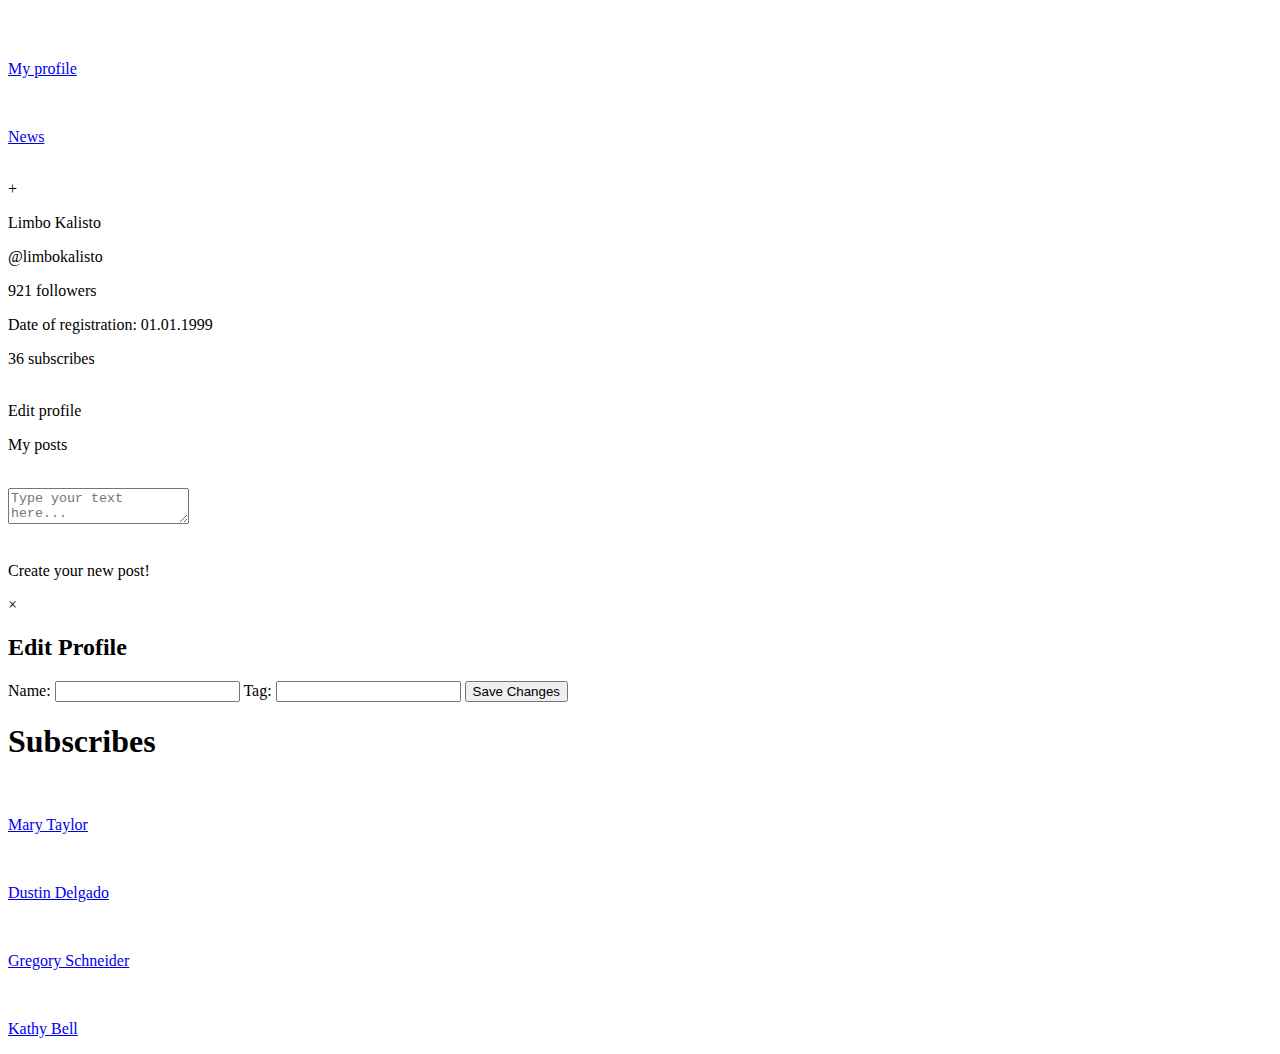
==== index.html @ ca3e916e "Add files via upload" ====
<!DOCTYPE html>
<html lang="en">
  <head>
    <meta charset="UTF-8" />
    <meta name="viewport" content="width=device-width, initial-scale=1.0" />
    <link rel="preconnect" href="https://fonts.googleapis.com" />
    <link rel="preconnect" href="https://fonts.gstatic.com" crossorigin />
    <link
      href="https://fonts.googleapis.com/css2?family=Mandali&display=swap"
      rel="stylesheet"
    />
    <link rel="apple-touch-icon" sizes="180x180" href="/apple-touch-icon.png" />
    <link rel="icon" type="image/png" sizes="32x32" href="/favicon-32x32.png" />
    <link rel="icon" type="image/png" sizes="16x16" href="/favicon-16x16.png" />
    <link rel="manifest" href="/site.webmanifest" />
    <link rel="stylesheet" href="css/styles.css" />
    <title>VoidVox</title>
  </head>
  <body>
    <div class="wrapper">
      <div class="right_part">
        <div class="logo">
          <img src="../img/logo.svg" alt="" />
        </div>
        <div class="profile_button">
          <a href="#" class="myProfile">
            <div class="myProfile">
              <img src="../img/profile.svg" alt="" />
              <p class="profile_text">My profile</p>
            </div>
          </a>
        </div>
        <div class="profile_button">
          <a href="pages/news.html" class="myProfile">
            <div class="myProfile">
              <img src="../img/newspaper.png" alt="" />
              <p class="profile_text">News</p>
            </div>
          </a>
        </div>
      </div>

      <div class="main_part">
        <div class="header">
          <div class="avatar">
            <div class="avatar_icon">
              <img src="img/avatar.png" id="avatar" alt="" />
              <div class="add_avatar" onclick="uploadImage()">
                <span class="plus">+</span>
                <input
                  type="file"
                  id="imageAdd"
                  style="display: none"
                  onchange="updateAvatar()"
                />
              </div>
            </div>
          </div>
        </div>
        <div class="main_info">
          <div class="name">
            <p class="name_text" id="name">Limbo Kalisto</p>
          </div>
          <div class="second_info">
            <div class="first_block">
              <p class="second_info_text" id="tag">
                <span>@limbokalisto</span>
              </p>
              <p class="second_info_text">921 followers</p>
            </div>
            <div class="second_block">
              <p class="second_info_text">Date of registration: 01.01.1999</p>
              <p class="second_info_text">36 subscribes</p>
            </div>
            <a class="edit_profile_link" onclick="openEditProfilePopup(event)">
              <div class="edit_profile">
                <div class="edit_logo">
                  <img src="img/gear.png" alt="" />
                </div>
                <div class="edit_text">Edit profile</div>
              </div>
            </a>
          </div>
        </div>
        <div class="posts_infoblock">
          <p class="posts_infoblock_text">My posts</p>
        </div>
        <div class="create_post">
          <div class="add_icon">
            <img src="img/clip.svg" alt="" onclick="chooseImage()" />
            <input
              type="file"
              id="imageInput"
              accept="image/*"
              style="display: none"
              onchange="handleImageChange()"
            />
          </div>
          <div>
            <textarea
              id="textInput"
              class="text_input"
              placeholder="Type your text here..."
            ></textarea>
          </div>
          <a href="" class="enter_icon" onclick="publishPost(event)">
            <div>
              <img src="img/forward.svg" alt="" />
            </div>
          </a>
        </div>
        <div class="post_container" id="posts"></div>
        <div class="empty_post" id="empty_post">
          <p>Create your new post!</p>
        </div>
      </div>
      <!-- Всплывающее окно для редактирования профиля -->
      <div class="popup" id="editProfilePopup">
        <div class="popup-content">
          <span class="close" onclick="closeEditProfilePopup(event)"
            >&times;</span
          >
          <h2>Edit Profile</h2>
          <label for="editName">Name:</label>
          <input type="text" id="editName" />
          <label for="editTag">Tag:</label>
          <input type="text" id="editTag" />
          <button onclick="saveProfileChanges(event)">Save Changes</button>
        </div>
      </div>

      <div class="left_part">
        <div class="subscribes">
          <h1>Subscribes</h1>
          <a href="pages/MaryTaylor.html" class="subscriber">
            <div class="subscriber">
              <div class="sub_avatar">
                <img src="img/Mary.png" alt="" />
              </div>
              <p>Mary Taylor</p>
            </div>
          </a>
          <a href="pages/DustinDelgado.html" class="subscriber">
            <div class="subscriber">
              <div class="sub_avatar">
                <img src="img/Dustin.png" alt="" />
              </div>
              <p>Dustin Delgado</p>
            </div>
          </a>
          <a href="pages/GregorySchneider.html" class="subscriber">
            <div class="subscriber">
              <div class="sub_avatar">
                <img src="img/Gregory.png" alt="" />
              </div>
              <p>Gregory Schneider</p>
            </div>
          </a>
          <a href="pages/KathyBell.html" class="subscriber">
            <div class="subscriber">
              <div class="sub_avatar">
                <img src="img/Kathy.png" alt="" />
              </div>
              <p>Kathy Bell</p>
            </div>
          </a>
        </div>
      </div>
    </div>
    <script src="js/scripts.js"></script>
  </body>
</html>
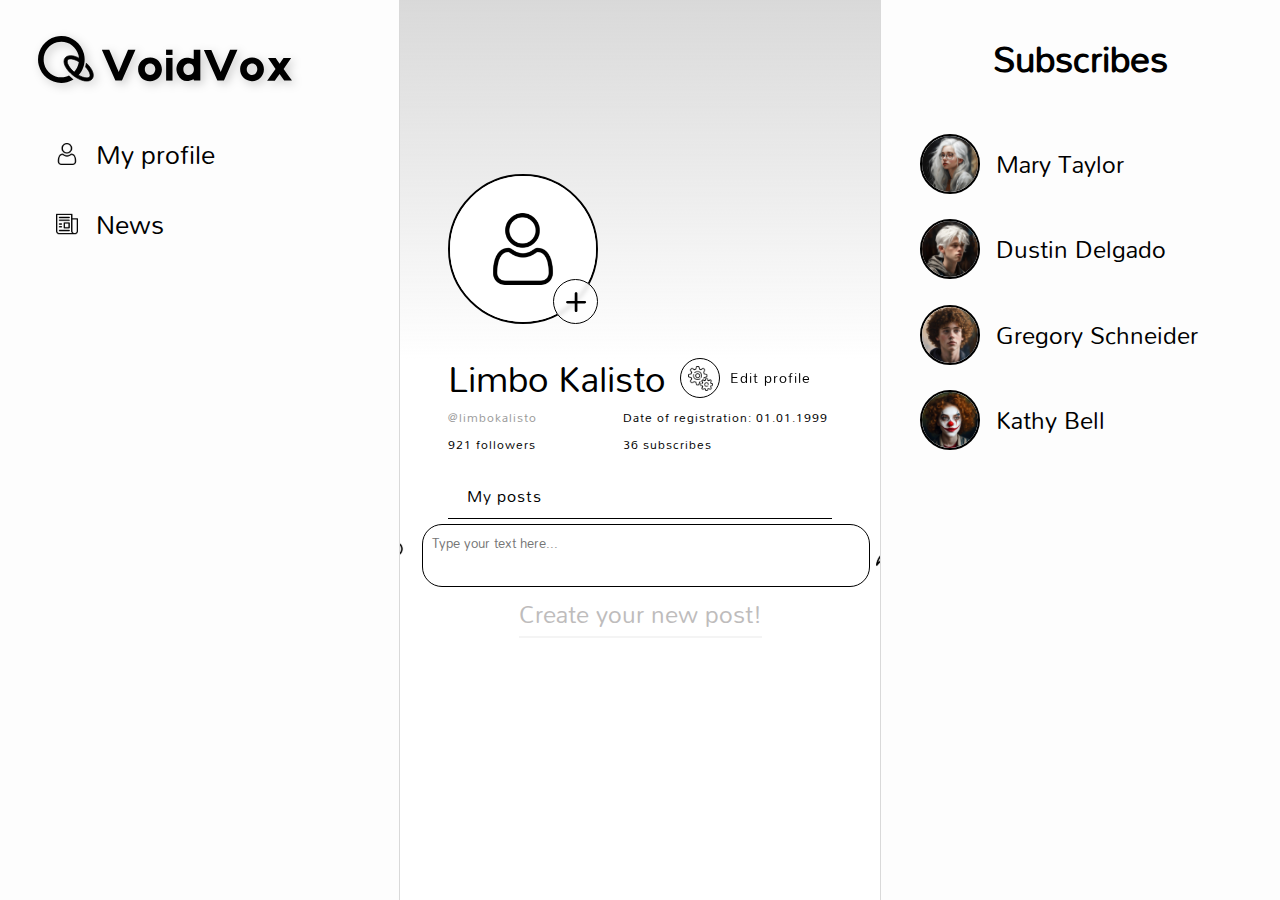
==== commit fea6707d: "Update index.html" ====
--- a/index.html
+++ b/index.html
@@ -20,12 +20,12 @@
     <div class="wrapper">
       <div class="right_part">
         <div class="logo">
-          <img src="../img/logo.svg" alt="" />
+          <img src="img/logo.svg" alt="" />
         </div>
         <div class="profile_button">
           <a href="#" class="myProfile">
             <div class="myProfile">
-              <img src="../img/profile.svg" alt="" />
+              <img src="img/profile.svg" alt="" />
               <p class="profile_text">My profile</p>
             </div>
           </a>
@@ -33,7 +33,7 @@
         <div class="profile_button">
           <a href="pages/news.html" class="myProfile">
             <div class="myProfile">
-              <img src="../img/newspaper.png" alt="" />
+              <img src="img/newspaper.png" alt="" />
               <p class="profile_text">News</p>
             </div>
           </a>
--- a/css/styles.css
+++ b/css/styles.css
@@ -0,0 +1,529 @@
+/*Обнуление*/
+* {
+  padding: 0;
+  margin: 0;
+  border: 0;
+}
+*,
+*:before,
+*:after {
+  -moz-box-sizing: border-box;
+  -webkit-box-sizing: border-box;
+  box-sizing: border-box;
+}
+:focus,
+:active {
+  outline: none;
+}
+a:focus,
+a:active {
+  outline: none;
+}
+
+nav,
+footer,
+header,
+aside {
+  display: block;
+}
+
+html,
+body {
+  height: 100%;
+  width: 100%;
+  font-size: 100%;
+  line-height: 1;
+  font-size: 14px;
+  -ms-text-size-adjust: 100%;
+  -moz-text-size-adjust: 100%;
+  -webkit-text-size-adjust: 100%;
+}
+input,
+button,
+textarea {
+  font-family: inherit;
+}
+
+input::-ms-clear {
+  display: none;
+}
+button {
+  cursor: pointer;
+}
+button::-moz-focus-inner {
+  padding: 0;
+  border: 0;
+}
+a,
+a:visited {
+  text-decoration: none;
+}
+a:hover {
+  text-decoration: none;
+}
+ul li {
+  list-style: none;
+}
+img {
+  vertical-align: top;
+}
+
+h1,
+h2,
+h3,
+h4,
+h5,
+h6 {
+  font-size: inherit;
+  font-weight: 400;
+}
+/*--------------------*/
+
+.bigred {
+  font-size: 20px;
+  color: red;
+}
+
+body {
+  font-family: "Mandali", sans-serif;
+}
+.wrapper {
+  width: 100%;
+  height: 100%;
+  display: flex;
+}
+.right_part {
+  width: 400px;
+  height: 100%;
+  display: flex;
+  flex-direction: column;
+  align-items: left;
+  background-color: #fdfdfd;
+  position: fixed;
+  padding-left: 3%;
+}
+.right_part::after {
+  content: "";
+  position: absolute;
+  top: 0%; /* половина высоты div */
+  right: 0;
+  height: 100%; /* половина высоты div */
+  border-right: 1px solid rgba(217, 217, 217, 1); /* тут можно установить нужный цвет и толщину границы */
+}
+.logo {
+  margin-top: 10%;
+  margin-bottom: 10%;
+}
+.logo img {
+  width: 70%;
+  filter: drop-shadow(3px 3px 5px rgba(0, 0, 0, 0.2));
+}
+.profile_button {
+  width: 100%;
+  height: 70px;
+  display: flex;
+  align-items: center;
+  flex-direction: column;
+}
+.myProfile {
+  width: 100%;
+  height: 100%;
+  display: flex;
+  justify-content: left;
+  align-items: center;
+  flex-direction: row;
+}
+.profile_button{
+  margin-left: 5%;
+}
+.profile_button a{
+  color: black;
+}
+.myProfile img {
+  width: 6%;
+}
+.profile_text {
+  font-size: 26px;
+  margin-left: 5%;
+}
+.post_button {
+  width: 200px;
+  height: 80px;
+  font-size: 36px;
+  display: flex;
+  justify-content: center;
+  align-items: center;
+  border: 2px solid black;
+  border-radius: 30px;
+  background-color: #fff;
+}
+.left_part {
+  width: 400px;
+  height: 100%;
+  display: flex;
+  flex-direction: column;
+  align-items: center;
+  background-color: #fdfdfd;
+  position: fixed;
+  top: 0;
+  right: 0;
+}
+.left_part::before {
+  content: "";
+  position: absolute;
+  top: 0%; /* половина высоты div */
+  left: 0;
+  height: 100%; /* половина высоты div */
+  border-right: 1px solid rgba(217, 217, 217, 1); /* тут можно установить нужный цвет и толщину границы */
+}
+.main_part {
+  width: 100%;
+  height: 100%;
+  padding: 0 400px;
+}
+.header {
+  width: 100%;
+  height: 40%;
+  background: rgb(217, 217, 217);
+  background: linear-gradient(
+    180deg,
+    rgba(217, 217, 217, 1) 0%,
+    rgba(0, 0, 0, 0) 100%
+  );
+  position: relative;
+  display: flex;
+}
+.avatar {
+  position: absolute;
+  bottom: 10%;
+  left: 10%;
+  display: flex;
+  justify-content: center;
+  flex-direction: column;
+  align-items: center;
+}
+
+.avatar img {
+  width: 150px;
+  height: 150px;
+  border: 2px solid black;
+  border-radius: 50%;
+  overflow: hidden;
+  background-color: #fff;
+  object-fit: cover; /* Добавляем это свойство для центрирования и обрезки изображения */
+}
+
+.add_avatar {
+  bottom: 0;
+  right: 0;
+  position: absolute;
+  width: 30%;
+  height: 30%;
+  background-color: #ffffffca;
+  display: flex;
+  align-items: center;
+  justify-content: center;
+  border: 1px solid black;
+  border-radius: 50%;
+  backdrop-filter: blur(2px);
+  cursor: pointer;
+  transform: rotate(0deg);
+  transition: transform 0.4s ease-in-out;
+}
+
+.add_avatar:hover {
+  transform: rotate(360deg);
+}
+
+.plus {
+  font-size: 40px;
+  padding-bottom: 20%;
+}
+.name_text {
+  font-size: 36px;
+  margin-left: 10%;
+}
+.second_info {
+  margin-left: 10%;
+  display: flex;
+  flex-direction: row;
+  position: relative;
+}
+.second_info p {
+  margin-top: 15px;
+  letter-spacing: 1px;
+}
+.second_info_text {
+  font-size: 12px;
+}
+.second_info_text span {
+  color: #999999;
+}
+.second_block {
+  margin-left: 20%;
+}
+.edit_profile {
+  display: flex;
+  align-items: center;
+  width: 200px;
+  position: absolute;
+  top: -70%;
+  right: 0;
+}
+.edit_logo {
+  width: 40px;
+  height: 40px;
+  border: 1px solid black;
+  border-radius: 50%;
+  display: flex;
+  justify-content: center;
+  align-items: center;
+}
+.edit_logo img {
+  width: 25px;
+  height: 25px;
+}
+.edit_text {
+  margin-left: 5%;
+  font-size: 14px;
+  font-weight: 400;
+  letter-spacing: 1px;
+}
+.posts_infoblock {
+  width: 80%;
+  height: 5%;
+  display: flex;
+  align-items: center;
+  border-bottom: 1px solid black;
+  margin-left: 10%;
+  margin-top: 5%;
+}
+.posts_infoblock_text {
+  margin-left: 5%;
+  font-size: 16px;
+  letter-spacing: 1px;
+}
+.create_post {
+  width: 100%;
+  height: 5%;
+  display: flex;
+  flex-direction: row;
+  align-items: center;
+  justify-content: center;
+  margin-top: 3%;
+}
+.add_icon {
+  cursor: pointer;
+}
+.text_input {
+  width: 35vw;
+  height: 100%;
+  display: flex;
+  align-items: center;
+  border: 1px solid black;
+  border-radius: 20px;
+  margin-left: 4%;
+  resize: none;
+  padding: 1% 2%;
+}
+.enter_icon {
+  margin-left: 5%;
+}
+.post_container {
+  padding-bottom: 5%;
+}
+.post {
+  width: 100%;
+  justify-content: center;
+  display: flex;
+  flex-direction: row;
+  margin-top: 5%;
+}
+.post_content {
+  margin-left: 2%;
+  width: 70%;
+}
+
+.post_avatar img{
+  width: 60px;
+  height: 60px;
+  border: 2px solid black;
+  border-radius: 50%;
+  display: flex;
+  justify-content: center;
+  flex-direction: column;
+  align-items: center;
+  background-color: #fff;
+  object-fit: cover; /* Добавляем это свойство для центрирования и обрезки изображения */
+}
+.post_profile {
+  display: flex;
+  flex-direction: row;
+  font-size: 18px;
+  font-weight: 800;
+}
+.post_profile span {
+  font-size: 12px;
+  color: #999999;
+  font-weight: 400;
+}
+.post_date {
+  font-size: 10px;
+  font-weight: 800;
+  margin-left: 1%;
+}
+.post_main {
+  margin-left: 2%;
+  width: 80%;
+}
+.post_main h1 {
+  font-size: 24px;
+  letter-spacing: 2px;
+  margin-top: 3%;
+}
+.post_main p {
+  word-wrap: break-word;
+  margin-top: 2%;
+  letter-spacing: 1px;
+  line-height: 18px;
+}
+.post_main img {
+  width: 50%;
+  border-radius: 15px;
+  margin-top: 2%;
+}
+.subscribes {
+  width: 80%;
+  display: flex;
+  align-items: center;
+  flex-direction: column;
+  margin-top: 10%;
+}
+.subscribes h1 {
+  font-weight: 800;
+  font-size: 36px;
+  margin-bottom: 10%;
+}
+.subscriber {
+  display: flex;
+  flex-direction: row;
+  align-items: center;
+  width: 100%;
+  margin-top: 12%;
+
+}
+.subscribes a{
+  color: black;
+  margin-top: -4%;
+  
+}
+.subscriber p {
+  font-size: 24px;
+  margin-left: 5%;
+}
+.sub_avatar img{
+  width: 60px;
+  height: 60px;
+  border: 2px solid black;
+  border-radius: 50%;
+  display: flex;
+  justify-content: center;
+  flex-direction: column;
+  align-items: center;
+  background-color: #fff;
+}
+.next {
+  width: 90%;
+  border-top: 2px solid black;
+  display: flex;
+  justify-content: center;
+  align-items: center;
+  margin-top: 10%;
+}
+
+/* Стили для всплывающего окна */
+.popup {
+  display: none;
+  position: fixed;
+  top: 0;
+  left: 0;
+  width: 100%;
+  height: 100%;
+  background-color: rgba(0, 0, 0, 0.5);
+  z-index: 10000;
+}
+.edit_profile_link {
+  color: black;
+  cursor: pointer;
+}
+.popup-content {
+  background-color: #fefefe;
+  display: flex;
+  justify-content: center;
+  flex-direction: column;
+  margin: 10% auto;
+  padding: 20px;
+  border: 1px solid #888;
+  border-radius: 15px;
+  width: 20%;
+  height: 45%;
+  position: relative;
+}
+.popup-content h2 {
+  align-self: center;
+  font-size: 24px;
+  margin-bottom: 10%;
+}
+.popup-content label {
+  font-size: 18px;
+  margin-bottom: 3%;
+}
+.popup-content input {
+  border: 1px solid #888;
+  border-radius: 5px;
+  height: 10%;
+  font-size: 24px;
+  margin-bottom: 10%;
+  padding: 6% 2%;
+}
+#editTag {
+  text-transform: lowercase;
+}
+.popup-content button {
+  width: 50%;
+  height: 10%;
+  align-self: center;
+  margin-top: 5%;
+  border-radius: 5px;
+}
+.popup-content button:hover,
+.popup-content button:focus {
+  background-color: #d9d9d9;
+}
+.close {
+  color: #aaa;
+  float: right;
+  font-size: 28px;
+  font-weight: bold;
+  cursor: pointer;
+  align-self: self-end;
+  position: absolute;
+  top: 3%;
+}
+
+.close:hover,
+.close:focus {
+  color: black;
+  text-decoration: none;
+  cursor: pointer;
+}
+.empty_post {
+  display: flex;
+  justify-content: center;
+  font-size: 24px;
+  color: #bebcbc;
+}
+.empty_post p {
+  padding-bottom: 10px;
+  border-bottom: 2px solid #88888817;
+}
